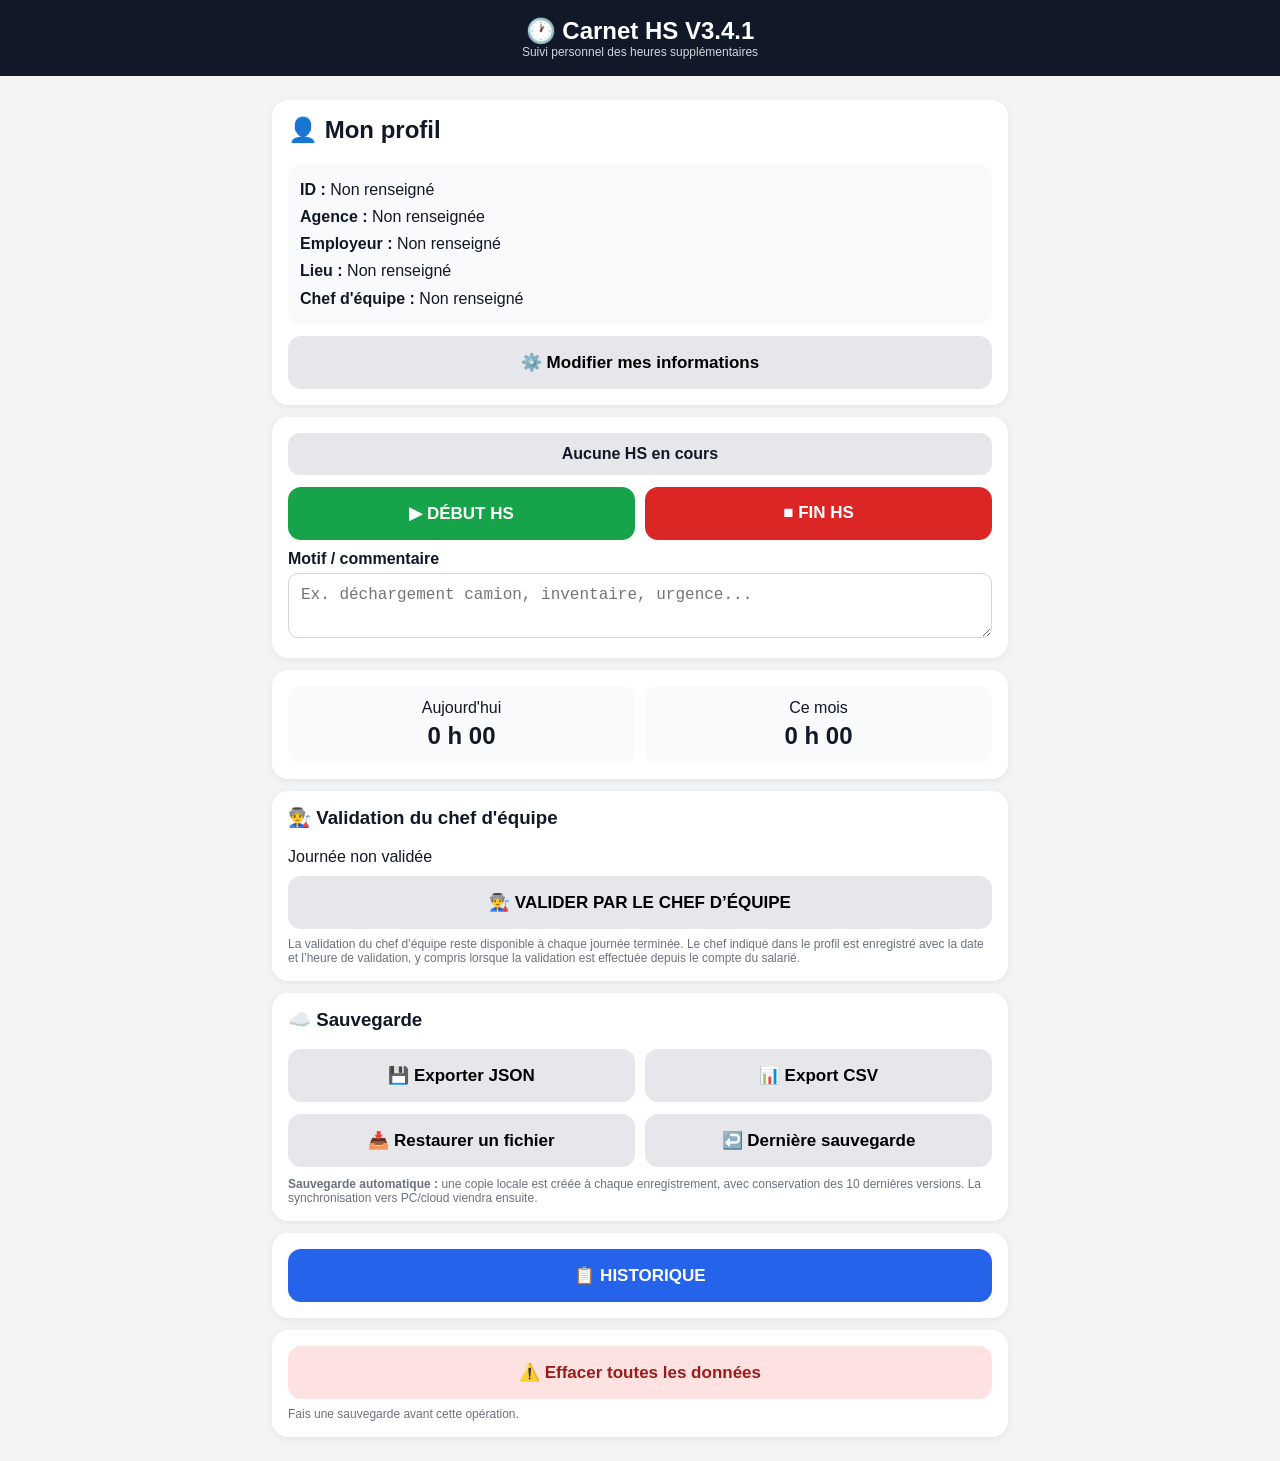
==== index.html @ a3612823 "DEV V3.4.1: ajouter les heures locales lisibles dans export JSON" ====
<!doctype html>
<html lang="fr">
<head>
<meta charset="utf-8">
<meta name="viewport" content="width=device-width,initial-scale=1,viewport-fit=cover">
<meta name="theme-color" content="#111827">
<link rel="manifest" href="manifest.json">
<title>Carnet HS V3.4.1</title>
<style>
*{box-sizing:border-box}body{margin:0;font-family:Arial,sans-serif;background:#f3f4f6;color:#111827}
header{background:#111827;color:#fff;padding:17px 14px;text-align:center;position:sticky;top:0;z-index:3}
h1{margin:0;font-size:24px}main{max-width:760px;margin:auto;padding:12px}
.card{background:#fff;border-radius:16px;padding:16px;margin:12px 0;box-shadow:0 2px 8px #0001}
h2,h3{margin-top:0}.grid{display:grid;grid-template-columns:1fr 1fr;gap:10px}
label{display:block;font-weight:700;margin:10px 0 5px}input,textarea{width:100%;padding:12px;border:1px solid #d1d5db;border-radius:10px;font-size:16px}
textarea{min-height:65px}.status{text-align:center;padding:12px;border-radius:12px;background:#e5e7eb;font-weight:700}
.buttons{display:grid;grid-template-columns:1fr 1fr;gap:10px;margin-top:12px}button{border:0;border-radius:13px;padding:16px;font-size:17px;font-weight:700;cursor:pointer}
.start{background:#16a34a;color:#fff}.stop{background:#dc2626;color:#fff}.secondary{background:#e5e7eb}.blue{background:#2563eb;color:#fff}.danger{background:#fee2e2;color:#991b1b}
.stat{background:#f9fafb;border-radius:12px;padding:13px;text-align:center}.stat b{display:block;font-size:24px;margin-top:5px}
table{width:100%;border-collapse:collapse;font-size:13px}th,td{padding:8px;border-bottom:1px solid #e5e7eb;text-align:left;vertical-align:top}
.small{font-size:12px;color:#6b7280}.ok{color:#15803d;font-weight:700}.warn{color:#b45309;font-weight:700}
.profile{background:#f9fafb;border-radius:12px;padding:12px;line-height:1.7}.tag{display:inline-block;padding:5px 8px;border-radius:8px;background:#eef2ff;margin:2px;font-size:12px}
.hidden{display:none}@media(max-width:560px){.grid{grid-template-columns:1fr}}
</style>
</head>
<body>
<header><h1>🕐 Carnet HS V3.4.1</h1><div class="small" style="color:#d1d5db">Suivi personnel des heures supplémentaires</div></header>
<main>

<div class="card">
<h2>👤 Mon profil</h2>
<div id="profileView" class="profile"></div>
<button class="secondary" style="width:100%;margin-top:12px" onclick="editProfile()">⚙️ Modifier mes informations</button>
</div>

<div id="profileEditor" class="card hidden">
<h2>🪪 Identification</h2>
<div class="grid">
<div><label>ID salarié</label><input id="userId" placeholder="Votre identifiant"></div>
<div><label>Agence d'intérim</label><input id="agency" placeholder="Nom de l'agence"></div>
<div><label>Employeur</label><input id="employer" placeholder="Entreprise"></div>
<div><label>Lieu de travail</label><input id="workplace" placeholder="Site / établissement"></div>
</div>
<label>Chef d'équipe</label><input id="manager" placeholder="Nom et prénom">
<div class="buttons">
<button class="blue" onclick="saveProfile()">💾 Enregistrer</button>
<button class="secondary" onclick="cancelProfile()">Annuler</button>
</div>
<div class="small">Ces informations sont mémorisées sur le téléphone. Une modification n'altère pas les informations déjà enregistrées avec les anciennes HS.</div>
</div>

<div class="card">
<div id="status" class="status">Aucune HS en cours</div>
<div class="buttons">
<button class="start" onclick="startHS()">▶ DÉBUT HS</button>
<button class="stop" onclick="stopHS()">■ FIN HS</button>
</div>
<label>Motif / commentaire</label>
<textarea id="note" placeholder="Ex. déchargement camion, inventaire, urgence..."></textarea>
</div>

<div class="card">
<div class="grid">
<div class="stat">Aujourd'hui<b id="dayTotal">0 h 00</b></div>
<div class="stat">Ce mois<b id="monthTotal">0 h 00</b></div>
</div>
</div>

<div class="card">
<h3>👨‍🏭 Validation du chef d'équipe</h3>
<div id="validation">Journée non validée</div>
<button class="secondary" style="width:100%;margin-top:10px" onclick="validateDay()">👨‍🏭 VALIDER PAR LE CHEF D’ÉQUIPE</button><div class="small" style="margin-top:8px">La validation du chef d’équipe reste disponible à chaque journée terminée. Le chef indiqué dans le profil est enregistré avec la date et l’heure de validation, y compris lorsque la validation est effectuée depuis le compte du salarié.</div>
</div>

<div class="card">
<h3>☁️ Sauvegarde</h3>
<div id="backupStatus" class="small"></div>
<div class="buttons">
<button class="secondary" onclick="exportJSON()">💾 Exporter JSON</button>
<button class="secondary" onclick="exportCSV()">📊 Export CSV</button>
</div>
<div class="buttons">
<button class="secondary" onclick="document.getElementById('importFile').click()">📥 Restaurer un fichier</button>
<button class="secondary" onclick="restoreBackup()">↩️ Dernière sauvegarde</button>
</div>
<input id="importFile" type="file" accept="application/json,.json" style="display:none" onchange="importJSONFile(this)">
<div class="small" style="margin-top:10px"><b>Sauvegarde automatique :</b> une copie locale est créée à chaque enregistrement, avec conservation des 10 dernières versions. La synchronisation vers PC/cloud viendra ensuite.</div>
</div>

<div class="card">
<button class="blue" style="width:100%" onclick="toggleHistory()">📋 HISTORIQUE</button>
<div id="historyPanel" class="hidden" style="margin-top:12px">
<div class="buttons">
<button class="secondary" onclick="setHistoryFilter('day')">📅 Jour</button>
<button class="secondary" onclick="setHistoryFilter('week')">📆 Semaine</button>
<button class="secondary" onclick="setHistoryFilter('month')">🗓️ Mois</button>
<button class="secondary" onclick="setHistoryFilter('all')">📊 Tout</button>
</div>
<div class="grid" style="margin-top:10px">
<div class="stat">Période<b id="historyPeriod">—</b></div>
<div class="stat">Total<b id="historyTotal">0 h 00</b></div>
</div>
<div class="small" id="historySummary" style="margin:10px 0"></div>
<div style="overflow-x:auto"><table><thead><tr><th>Date</th><th>Sem.</th><th>Début</th><th>Fin</th><th>Durée</th><th>Contexte</th></tr></thead>
<tbody id="history"></tbody></table></div>
</div>
</div>

<div class="card">
<button class="danger" style="width:100%" onclick="resetData()">⚠️ Effacer toutes les données</button>
<div class="small" style="margin-top:8px">Fais une sauvegarde avant cette opération.</div>
</div>
</main>

<script>
const KEY="carnetHS_v3_4";
const OLD_KEYS=["carnetHS_v3_3","carnetHS_v3_2"];
const BACKUP_KEY="carnetHS_auto_backups_v1";
const BACKUP_MAX=10;
const ACTIVE_KEY="carnetHS_active_v1";
let data;
try{
 const current=localStorage.getItem(KEY);
 const legacy=OLD_KEYS.map(k=>localStorage.getItem(k)).find(Boolean);
 data=JSON.parse(current||legacy||'{"profile":{"userId":"","agency":"","employer":"","workplace":"","manager":""},"entries":[],"validations":{},"audit":[]}');
 localStorage.setItem(KEY,JSON.stringify(data));
}catch(e){data={profile:{userId:"",agency:"",employer:"",workplace:"",manager:""},entries:[],validations:{},audit:[]}}
let active=null;
try{const savedActive=localStorage.getItem(ACTIVE_KEY);active=savedActive?JSON.parse(savedActive):null}catch(e){active=null}
let historyOpen=false;
let historyFilter="week";

function save(){localStorage.setItem(KEY,JSON.stringify(data));render();}
function val(id){return document.getElementById(id).value.trim()}
function setv(id,v){document.getElementById(id).value=v||""}
function profileOK(){return data.profile.userId&&data.profile.employer&&data.profile.manager}
function editProfile(){
 ["userId","agency","employer","workplace","manager"].forEach(k=>setv(k,data.profile[k]));
 document.getElementById("profileEditor").classList.remove("hidden");
}
function cancelProfile(){document.getElementById("profileEditor").classList.add("hidden")}
function saveProfile(){
 const p={userId:val("userId"),agency:val("agency"),employer:val("employer"),workplace:val("workplace"),manager:val("manager")};
 if(!p.userId||!p.employer||!p.manager){alert("Renseigne au minimum l'ID salarié, l'employeur et le chef d'équipe.");return}
 data.profile=p;
 data.audit.unshift({at:new Date().toISOString(),action:"Profil enregistré",profile:{...p}});
 document.getElementById("profileEditor").classList.add("hidden");
 save();
}
function startHS(){
 if(!profileOK()){alert("Configure d'abord ton profil.");editProfile();return}
 if(active){alert("Une HS est déjà en cours.");return}
 active={start:new Date().toISOString(),note:val("note"),profile:{...data.profile}};
 localStorage.setItem(ACTIVE_KEY,JSON.stringify(active));
 document.getElementById("note").value="";
 render();
}
function stopHS(){
 if(!active){alert("Aucune HS en cours.");return}
 const end=new Date();
 data.entries.unshift({start:active.start,end:end.toISOString(),note:active.note,profile:active.profile});
 data.audit.unshift({at:end.toISOString(),action:"Création HS",start:active.start,end:end.toISOString(),profile:active.profile});
 active=null;localStorage.removeItem(ACTIVE_KEY);save();
}
function localDateKey(d){return d.getFullYear()+"-"+String(d.getMonth()+1).padStart(2,"0")+"-"+String(d.getDate()).padStart(2,"0")}
function validateDay(){
 if(active){alert("Termine d'abord l'HS en cours.");return}
 if(!profileOK()){alert("Configure d'abord ton profil.");return}
 const today=localDateKey(new Date());
 if(data.validations[today]){alert("Cette journée est déjà validée.");return}
 const validatedAt=new Date().toISOString();
 data.validations[today]={validatedAt,manager:data.profile.manager,role:"Chef d’équipe"};
 data.audit.unshift({at:validatedAt,action:"Validation chef d’équipe",date:today,manager:data.profile.manager,role:"Chef d’équipe"});
 save();alert("Journée validée par le chef d’équipe : "+data.profile.manager+".");
}
function fmtDate(d){return new Intl.DateTimeFormat("fr-FR",{dateStyle:"short"}).format(d)}
function fmtTime(d){return new Intl.DateTimeFormat("fr-FR",{hour:"2-digit",minute:"2-digit",second:"2-digit"}).format(d)}
function duration(ms){let m=Math.max(0,Math.round(ms/60000));return `${Math.floor(m/60)} h ${String(m%60).padStart(2,"0")}`}
function isoWeek(d){const x=new Date(Date.UTC(d.getFullYear(),d.getMonth(),d.getDate()));const day=x.getUTCDay()||7;x.setUTCDate(x.getUTCDate()+4-day);const y=new Date(Date.UTC(x.getUTCFullYear(),0,1));return Math.ceil((((x-y)/86400000)+1)/7)}
function weekYear(d){const x=new Date(Date.UTC(d.getFullYear(),d.getMonth(),d.getDate()));const day=x.getUTCDay()||7;x.setUTCDate(x.getUTCDate()+4-day);return x.getUTCFullYear()}
function weekKey(d){return weekYear(d)+"-W"+String(isoWeek(d)).padStart(2,"0")}
function entryDuration(e){return Math.max(0,new Date(e.end)-new Date(e.start))}
function totals(){const now=new Date(),day=localDateKey(now),month=day.slice(0,7),wk=weekKey(now);let d=0,w=0,m=0;data.entries.forEach(e=>{let ms=entryDuration(e),ds=localDateKey(new Date(e.start));if(ds===day)d+=ms;if(weekKey(new Date(e.start))===wk)w+=ms;if(ds.slice(0,7)===month)m+=ms});return[d,w,m]}
function escapeHtml(s){return String(s).replace(/[&<>"']/g,c=>({"&":"&amp;","<":"&lt;",">":"&gt;",'"':"&quot;","'":"&#039;"}[c]))}
function toggleHistory(){historyOpen=!historyOpen;document.getElementById("historyPanel").classList.toggle("hidden",!historyOpen);if(historyOpen)renderHistory()}
function setHistoryFilter(f){historyFilter=f;renderHistory()}
function renderHistory(){
 const panel=document.getElementById("historyPanel");if(!panel)return;
 const now=new Date(),today=localDateKey(now),wk=weekKey(now),month=today.slice(0,7);
 let rows=data.entries.slice().sort((a,b)=>new Date(b.start)-new Date(a.start));
 if(historyFilter==='day')rows=rows.filter(e=>localDateKey(new Date(e.start))===today);
 if(historyFilter==='week')rows=rows.filter(e=>weekKey(new Date(e.start))===wk);
 if(historyFilter==='month')rows=rows.filter(e=>localDateKey(new Date(e.start)).slice(0,7)===month);
 let total=rows.reduce((a,e)=>a+entryDuration(e),0);
 const labels={day:"Aujourd'hui",week:`Semaine ${isoWeek(now)} (${weekYear(now)})`,month:"Mois en cours",all:"Toutes les HS"};
 document.getElementById("historyPeriod").textContent=labels[historyFilter];
 document.getElementById("historyTotal").textContent=duration(total);
 document.getElementById("historySummary").textContent=`${rows.length} période(s) d'HS — Semaine actuelle : S${isoWeek(now)} — Total semaine : ${duration(data.entries.filter(e=>weekKey(new Date(e.start))===wk).reduce((a,e)=>a+entryDuration(e),0))}`;
 document.getElementById("history").innerHTML=rows.map(e=>{const q=e.profile||data.profile;const d=new Date(e.start);return `<tr><td>${fmtDate(d)}</td><td>S${isoWeek(d)}</td><td>${fmtTime(d)}</td><td>${fmtTime(new Date(e.end))}</td><td><b>${duration(entryDuration(e))}</b></td><td>${escapeHtml(e.note||"")}<br><span class="tag">${escapeHtml(q.agency||"")}</span><span class="tag">${escapeHtml(q.employer||"")}</span><span class="tag">${escapeHtml(q.workplace||"")}</span><br><span class="small">Chef : ${escapeHtml(q.manager||"")}</span></td></tr>`}).join("") || `<tr><td colspan="6" class="small">Aucune heure supplémentaire sur cette période.</td></tr>`;
}
function render(){
 const p=data.profile;
 document.getElementById("profileView").innerHTML=`<b>ID :</b> ${escapeHtml(p.userId||"Non renseigné")}<br><b>Agence :</b> ${escapeHtml(p.agency||"Non renseignée")}<br><b>Employeur :</b> ${escapeHtml(p.employer||"Non renseigné")}<br><b>Lieu :</b> ${escapeHtml(p.workplace||"Non renseigné")}<br><b>Chef d'équipe :</b> ${escapeHtml(p.manager||"Non renseigné")}`;
 document.getElementById("status").textContent=active?`HS EN COURS depuis ${fmtTime(new Date(active.start))}`:"Aucune HS en cours";
 const [d,w,m]=totals();document.getElementById("dayTotal").textContent=duration(d);document.getElementById("monthTotal").textContent=duration(m);
 const today=localDateKey(new Date()),v=data.validations[today];
 document.getElementById("validation").innerHTML=v?`<span class="ok">🔒 Journée validée</span><br>Chef : <b>${escapeHtml(v.manager)}</b><br><span class="small">${fmtDate(new Date(v.validatedAt))} à ${fmtTime(new Date(v.validatedAt))}</span>`:"Journée non validée";
 const lb=latestBackup();
 document.getElementById("backupStatus").innerHTML=lb?`<span class="ok">🟢 Sauvegarde automatique active</span> — dernière copie : ${fmtDate(new Date(lb.savedAt))} à ${fmtTime(new Date(lb.savedAt))} — ${JSON.parse(localStorage.getItem(BACKUP_KEY)||"[]").length} version(s) conservée(s).`:'<span class="warn">🟠 Aucune sauvegarde automatique encore créée</span>';
 if(historyOpen)renderHistory();
}
function exportJSON(){
 const out={...data,exported_at:new Date().toISOString(),exported_at_local:new Intl.DateTimeFormat("fr-FR",{dateStyle:"full",timeStyle:"medium"}).format(new Date())};
 out.entries=(data.entries||[]).map(e=>({...e,start_local:new Intl.DateTimeFormat("fr-FR",{dateStyle:"short",timeStyle:"medium"}).format(new Date(e.start)),end_local:new Intl.DateTimeFormat("fr-FR",{dateStyle:"short",timeStyle:"medium"}).format(new Date(e.end))}));
 out.audit=(data.audit||[]).map(a=>({...a,at_local:a.at?new Intl.DateTimeFormat("fr-FR",{dateStyle:"short",timeStyle:"medium"}).format(new Date(a.at)):undefined}));
 download("carnet_HS_sauvegarde.json",new Blob([JSON.stringify(out,null,2)],{type:"application/json"}))
}
function exportCSV(){let csv="ID salarié;Agence;Employeur;Lieu;Chef d'équipe;Date;Début;Fin;Durée;Motif\n";data.entries.slice().reverse().forEach(e=>{let p=e.profile||data.profile;csv+=`"${p.userId}";"${p.agency}";"${p.employer}";"${p.workplace}";"${p.manager}";"${fmtDate(new Date(e.start))}";"${fmtTime(new Date(e.start))}";"${fmtTime(new Date(e.end))}";"${duration(new Date(e.end)-new Date(e.start))}";"${(e.note||"").replaceAll('"','""')}"\n`});download("carnet_HS.csv",new Blob(["\ufeff"+csv],{type:"text/csv;charset=utf-8"}))}
function download(name,blob){const a=document.createElement("a");a.href=URL.createObjectURL(blob);a.download=name;a.click();setTimeout(()=>URL.revokeObjectURL(a.href),1000)}
function resetData(){
 if(confirm("Effacer TOUTES les données ? Une sauvegarde automatique sera conservée avant l'effacement.")){
  autoBackup();
  localStorage.removeItem(KEY);
  data={profile:{userId:"",agency:"",employer:"",workplace:"",manager:""},entries:[],validations:{},audit:[]};
  active=null;render();
 }
}
window.addEventListener("online",render);window.addEventListener("offline",render);
window.addEventListener("pagehide",()=>{if(active)localStorage.setItem(ACTIVE_KEY,JSON.stringify(active));});
render();
</script>
</body>
</html>
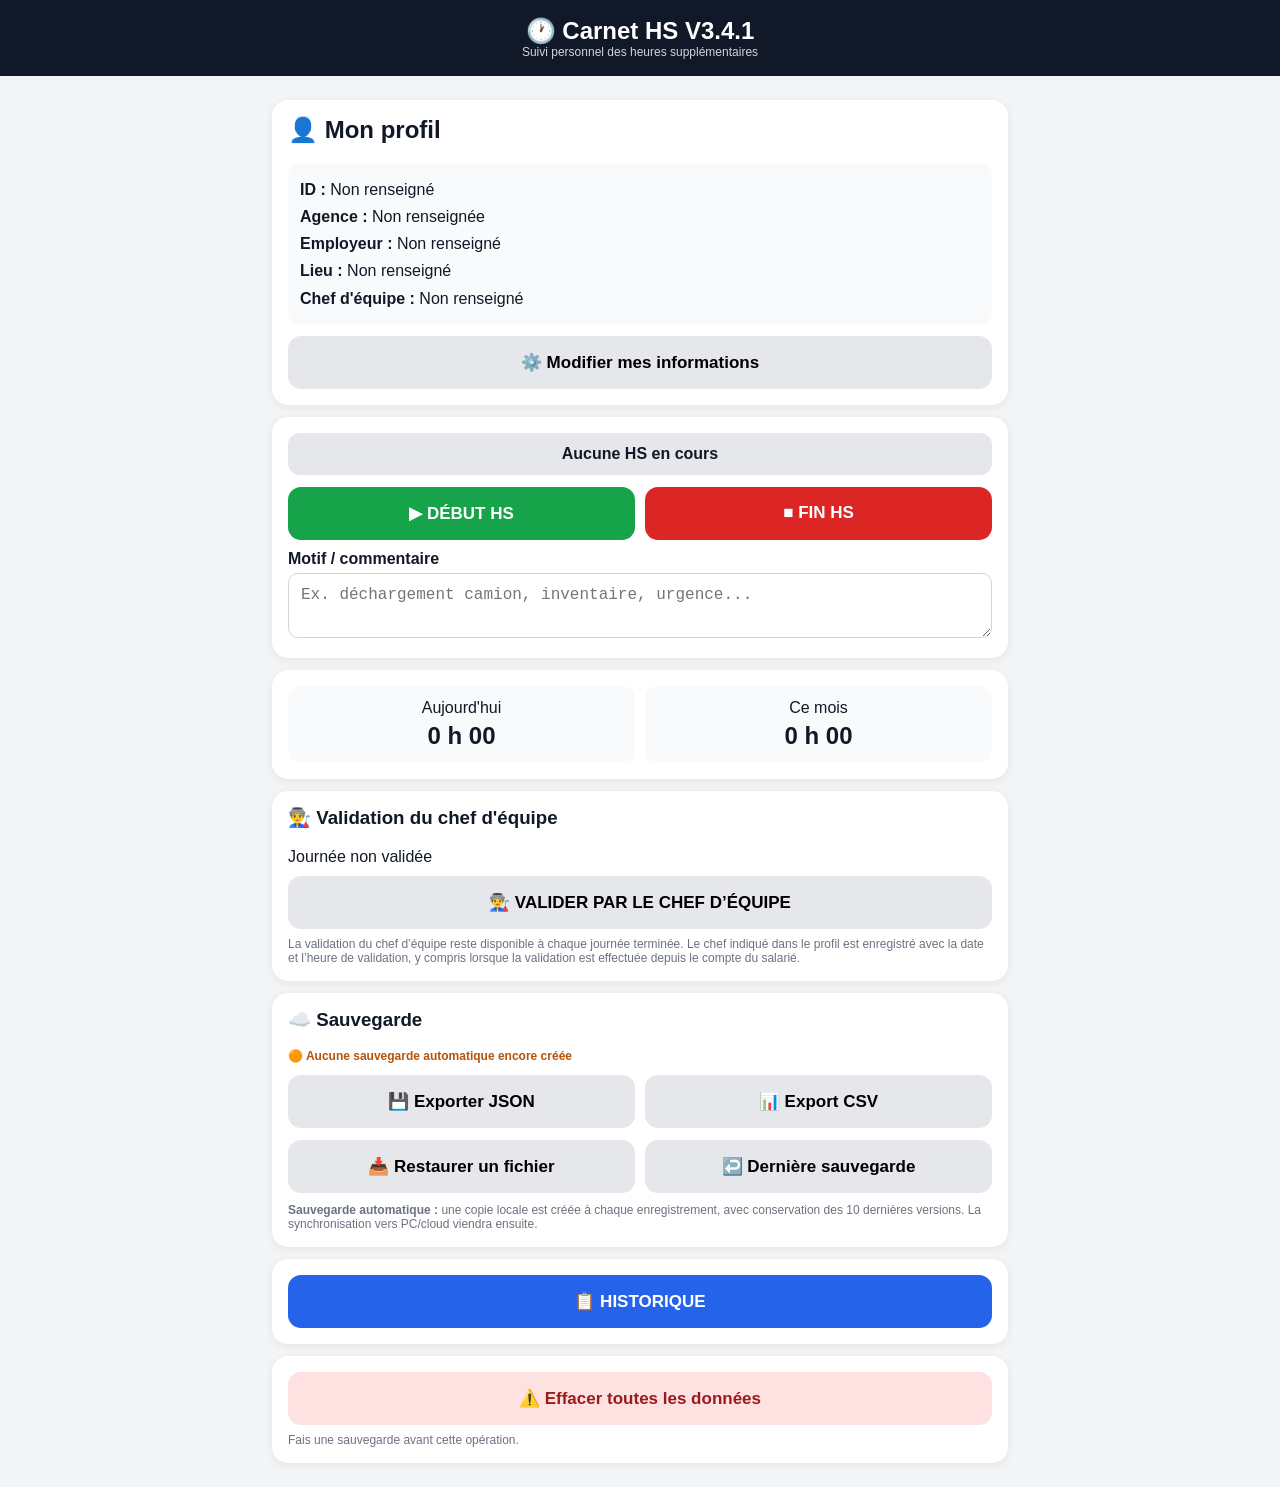
==== commit 232fef7b: "Fix clear-all data action and automatic backup helpers" ====
--- a/index.html
+++ b/index.html
@@ -130,7 +130,20 @@
 let historyOpen=false;
 let historyFilter="week";
 
-function save(){localStorage.setItem(KEY,JSON.stringify(data));render();}
+function latestBackup(){
+ try{
+  const backups=JSON.parse(localStorage.getItem(BACKUP_KEY)||"[]");
+  return backups.length?backups[0]:null;
+ }catch(e){return null}
+}
+function autoBackup(){
+ try{
+  const backups=JSON.parse(localStorage.getItem(BACKUP_KEY)||"[]");
+  backups.unshift({savedAt:new Date().toISOString(),data:JSON.parse(JSON.stringify(data))});
+  localStorage.setItem(BACKUP_KEY,JSON.stringify(backups.slice(0,BACKUP_MAX)));
+ }catch(e){console.error("Sauvegarde automatique impossible :",e)}
+}
+function save(){autoBackup();localStorage.setItem(KEY,JSON.stringify(data));render();}
 function val(id){return document.getElementById(id).value.trim()}
 function setv(id,v){document.getElementById(id).value=v||""}
 function profileOK(){return data.profile.userId&&data.profile.employer&&data.profile.manager}
@@ -218,12 +231,20 @@
 function exportCSV(){let csv="ID salarié;Agence;Employeur;Lieu;Chef d'équipe;Date;Début;Fin;Durée;Motif\n";data.entries.slice().reverse().forEach(e=>{let p=e.profile||data.profile;csv+=`"${p.userId}";"${p.agency}";"${p.employer}";"${p.workplace}";"${p.manager}";"${fmtDate(new Date(e.start))}";"${fmtTime(new Date(e.start))}";"${fmtTime(new Date(e.end))}";"${duration(new Date(e.end)-new Date(e.start))}";"${(e.note||"").replaceAll('"','""')}"\n`});download("carnet_HS.csv",new Blob(["\ufeff"+csv],{type:"text/csv;charset=utf-8"}))}
 function download(name,blob){const a=document.createElement("a");a.href=URL.createObjectURL(blob);a.download=name;a.click();setTimeout(()=>URL.revokeObjectURL(a.href),1000)}
 function resetData(){
- if(confirm("Effacer TOUTES les données ? Une sauvegarde automatique sera conservée avant l'effacement.")){
-  autoBackup();
-  localStorage.removeItem(KEY);
-  data={profile:{userId:"",agency:"",employer:"",workplace:"",manager:""},entries:[],validations:{},audit:[]};
-  active=null;render();
- }
+ if(!confirm("Effacer TOUTES les données ? Une sauvegarde automatique sera conservée avant l'effacement."))return;
+ autoBackup();
+ const emptyData={profile:{userId:"",agency:"",employer:"",workplace:"",manager:""},entries:[],validations:{},audit:[]};
+ data=emptyData;
+ active=null;
+ historyOpen=false;
+ OLD_KEYS.forEach(k=>localStorage.removeItem(k));
+ localStorage.removeItem(ACTIVE_KEY);
+ localStorage.setItem(KEY,JSON.stringify(data));
+ document.getElementById("note").value="";
+ document.getElementById("profileEditor").classList.add("hidden");
+ document.getElementById("historyPanel").classList.add("hidden");
+ ["userId","agency","employer","workplace","manager"].forEach(k=>setv(k,""));
+ render();
 }
 window.addEventListener("online",render);window.addEventListener("offline",render);
 window.addEventListener("pagehide",()=>{if(active)localStorage.setItem(ACTIVE_KEY,JSON.stringify(active));});
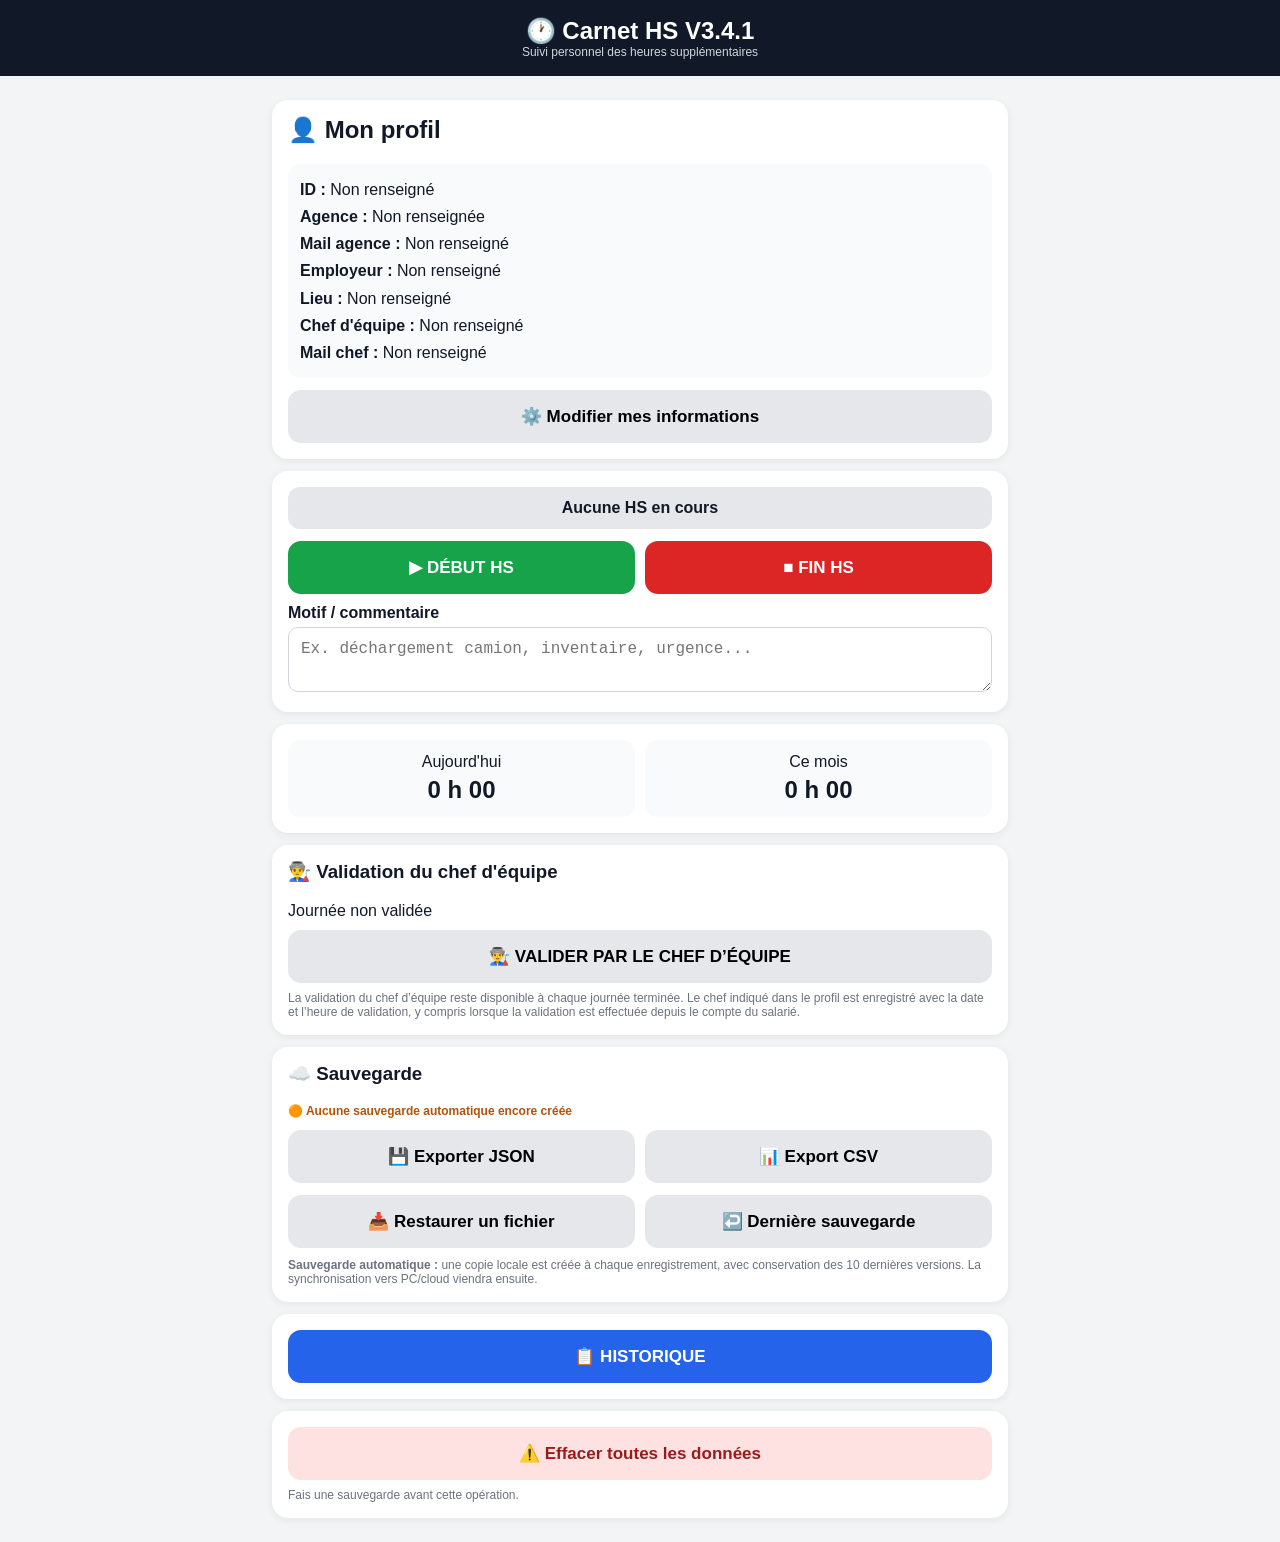
==== commit 07de6d75: "Ajout des emails de contact et suggestions de missions dans le profil" ====
--- a/index.html
+++ b/index.html
@@ -38,10 +38,15 @@
 <div class="grid">
 <div><label>ID salarié</label><input id="userId" placeholder="Votre identifiant"></div>
 <div><label>Agence d'intérim</label><input id="agency" placeholder="Nom de l'agence"></div>
-<div><label>Employeur</label><input id="employer" placeholder="Entreprise"></div>
-<div><label>Lieu de travail</label><input id="workplace" placeholder="Site / établissement"></div>
-</div>
-<label>Chef d'équipe</label><input id="manager" placeholder="Nom et prénom">
+<div><label>Employeur</label><input id="employer" list="employerOptions" placeholder="Entreprise"><datalist id="employerOptions"></datalist></div>
+<div><label>Lieu de travail</label><input id="workplace" list="workplaceOptions" placeholder="Site / établissement"><datalist id="workplaceOptions"></datalist></div>
+</div>
+<label>Chef d'équipe</label><input id="manager" list="managerOptions" placeholder="Nom et prénom"><datalist id="managerOptions"></datalist>
+<div class="grid">
+<div><label>Mail du chef d'équipe</label><input id="managerEmail" type="email" autocomplete="email" placeholder="chef@entreprise.fr"></div>
+<div><label>Mail de l'agence d'intérim</label><input id="agencyEmail" type="email" autocomplete="email" placeholder="agence@interim.fr"></div>
+</div>
+<div class="small">Les suggestions reprennent les informations déjà utilisées dans tes missions précédentes. Tu peux toujours saisir une nouvelle valeur.</div>
 <div class="buttons">
 <button class="blue" onclick="saveProfile()">💾 Enregistrer</button>
 <button class="secondary" onclick="cancelProfile()">Annuler</button>
@@ -122,9 +127,12 @@
 try{
  const current=localStorage.getItem(KEY);
  const legacy=OLD_KEYS.map(k=>localStorage.getItem(k)).find(Boolean);
- data=JSON.parse(current||legacy||'{"profile":{"userId":"","agency":"","employer":"","workplace":"","manager":""},"entries":[],"validations":{},"audit":[]}');
+ data=JSON.parse(current||legacy||'{"profile":{"userId":"","agency":"","employer":"","workplace":"","manager":"","managerEmail":"","agencyEmail":""},"entries":[],"validations":{},"audit":[]}');
+ data.profile=data.profile||{};
+ data.profile.managerEmail=data.profile.managerEmail||"";
+ data.profile.agencyEmail=data.profile.agencyEmail||"";
  localStorage.setItem(KEY,JSON.stringify(data));
-}catch(e){data={profile:{userId:"",agency:"",employer:"",workplace:"",manager:""},entries:[],validations:{},audit:[]}}
+}catch(e){data={profile:{userId:"",agency:"",employer:"",workplace:"",manager:"",managerEmail:"",agencyEmail:""},entries:[],validations:{},audit:[]}}
 let active=null;
 try{const savedActive=localStorage.getItem(ACTIVE_KEY);active=savedActive?JSON.parse(savedActive):null}catch(e){active=null}
 let historyOpen=false;
@@ -147,13 +155,23 @@
 function val(id){return document.getElementById(id).value.trim()}
 function setv(id,v){document.getElementById(id).value=v||""}
 function profileOK(){return data.profile.userId&&data.profile.employer&&data.profile.manager}
+function profileSuggestions(field){
+ const values=[data.profile&&data.profile[field],...(data.entries||[]).map(e=>e.profile&&e.profile[field]),...(data.audit||[]).map(a=>a.profile&&a.profile[field])];
+ return [...new Set(values.map(v=>String(v||"").trim()).filter(Boolean))].sort((a,b)=>a.localeCompare(b,"fr"));
+}
+function renderProfileSuggestions(){
+ [["employer","employerOptions"],["workplace","workplaceOptions"],["manager","managerOptions"]].forEach(([field,id])=>{
+  document.getElementById(id).innerHTML=profileSuggestions(field).map(v=>'<option value="'+escapeHtml(v)+'"></option>').join("");
+ });
+}
 function editProfile(){
- ["userId","agency","employer","workplace","manager"].forEach(k=>setv(k,data.profile[k]));
+ ["userId","agency","employer","workplace","manager","managerEmail","agencyEmail"].forEach(k=>setv(k,data.profile[k]));
+ renderProfileSuggestions();
  document.getElementById("profileEditor").classList.remove("hidden");
 }
 function cancelProfile(){document.getElementById("profileEditor").classList.add("hidden")}
 function saveProfile(){
- const p={userId:val("userId"),agency:val("agency"),employer:val("employer"),workplace:val("workplace"),manager:val("manager")};
+ const p={userId:val("userId"),agency:val("agency"),employer:val("employer"),workplace:val("workplace"),manager:val("manager"),managerEmail:val("managerEmail"),agencyEmail:val("agencyEmail")};
  if(!p.userId||!p.employer||!p.manager){alert("Renseigne au minimum l'ID salarié, l'employeur et le chef d'équipe.");return}
  data.profile=p;
  data.audit.unshift({at:new Date().toISOString(),action:"Profil enregistré",profile:{...p}});
@@ -213,7 +231,7 @@
 }
 function render(){
  const p=data.profile;
- document.getElementById("profileView").innerHTML=`<b>ID :</b> ${escapeHtml(p.userId||"Non renseigné")}<br><b>Agence :</b> ${escapeHtml(p.agency||"Non renseignée")}<br><b>Employeur :</b> ${escapeHtml(p.employer||"Non renseigné")}<br><b>Lieu :</b> ${escapeHtml(p.workplace||"Non renseigné")}<br><b>Chef d'équipe :</b> ${escapeHtml(p.manager||"Non renseigné")}`;
+ document.getElementById("profileView").innerHTML=`<b>ID :</b> ${escapeHtml(p.userId||"Non renseigné")}<br><b>Agence :</b> ${escapeHtml(p.agency||"Non renseignée")}<br><b>Mail agence :</b> ${escapeHtml(p.agencyEmail||"Non renseigné")}<br><b>Employeur :</b> ${escapeHtml(p.employer||"Non renseigné")}<br><b>Lieu :</b> ${escapeHtml(p.workplace||"Non renseigné")}<br><b>Chef d'équipe :</b> ${escapeHtml(p.manager||"Non renseigné")}<br><b>Mail chef :</b> ${escapeHtml(p.managerEmail||"Non renseigné")}`;
  document.getElementById("status").textContent=active?`HS EN COURS depuis ${fmtTime(new Date(active.start))}`:"Aucune HS en cours";
  const [d,w,m]=totals();document.getElementById("dayTotal").textContent=duration(d);document.getElementById("monthTotal").textContent=duration(m);
  const today=localDateKey(new Date()),v=data.validations[today];
@@ -222,11 +240,85 @@
  document.getElementById("backupStatus").innerHTML=lb?`<span class="ok">🟢 Sauvegarde automatique active</span> — dernière copie : ${fmtDate(new Date(lb.savedAt))} à ${fmtTime(new Date(lb.savedAt))} — ${JSON.parse(localStorage.getItem(BACKUP_KEY)||"[]").length} version(s) conservée(s).`:'<span class="warn">🟠 Aucune sauvegarde automatique encore créée</span>';
  if(historyOpen)renderHistory();
 }
-function exportJSON(){
- const out={...data,exported_at:new Date().toISOString(),exported_at_local:new Intl.DateTimeFormat("fr-FR",{dateStyle:"full",timeStyle:"medium"}).format(new Date())};
+function restoreBackup(){
+ const backup=latestBackup();
+ if(!backup||!backup.data){alert("Aucune sauvegarde exploitable n'est disponible.");return}
+ if(!confirm("Restaurer la dernière sauvegarde ? Les données actuellement affichées seront remplacées."))return;
+ autoBackup();
+ try{
+  const restored=JSON.parse(JSON.stringify(backup.data));
+  if(!restored.profile||!Array.isArray(restored.entries)||!restored.validations||!Array.isArray(restored.audit)){
+   alert("La sauvegarde est incomplète ou invalide.");return;
+  }
+  data=restored;
+  localStorage.setItem(KEY,JSON.stringify(data));
+  active=null;
+  localStorage.removeItem(ACTIVE_KEY);
+  render();
+  if(historyOpen)renderHistory();
+  alert("Dernière sauvegarde restaurée.");
+ }catch(e){alert("Impossible de restaurer cette sauvegarde : "+e.message)}
+}
+function importJSONFile(input){
+ const file=input&&input.files&&input.files[0];
+ if(!file)return;
+ const reader=new FileReader();
+ reader.onload=function(){
+  try{
+   const imported=JSON.parse(String(reader.result||""));
+   if(!imported||typeof imported!=="object"||!imported.profile||!Array.isArray(imported.entries)||!imported.validations||typeof imported.validations!=="object"||!Array.isArray(imported.audit)){
+    alert("Fichier invalide : ce fichier ne semble pas être une sauvegarde Carnet HS.");return;
+   }
+   if(!confirm("Importer cette sauvegarde ? Les données actuellement affichées seront remplacées."))return;
+   autoBackup();
+   data={
+    profile:{userId:String(imported.profile.userId||""),agency:String(imported.profile.agency||""),employer:String(imported.profile.employer||""),workplace:String(imported.profile.workplace||""),manager:String(imported.profile.manager||"")},
+    entries:imported.entries,
+    validations:imported.validations,
+    audit:imported.audit
+   };
+   localStorage.setItem(KEY,JSON.stringify(data));
+   active=null;
+   localStorage.removeItem(ACTIVE_KEY);
+   render();
+   if(historyOpen)renderHistory();
+   alert("Sauvegarde importée avec succès.");
+  }catch(e){alert("Import impossible : le fichier JSON est invalide ou illisible.")}
+  finally{input.value=""}
+ };
+ reader.onerror=function(){alert("Impossible de lire le fichier sélectionné.");input.value=""};
+ reader.readAsText(file);
+}
+async function exportJSON(){
+ const now=new Date(),wk=weekKey(now);
+ const out={...data,exported_at:now.toISOString(),exported_at_local:new Intl.DateTimeFormat("fr-FR",{dateStyle:"full",timeStyle:"medium"}).format(now)};
  out.entries=(data.entries||[]).map(e=>({...e,start_local:new Intl.DateTimeFormat("fr-FR",{dateStyle:"short",timeStyle:"medium"}).format(new Date(e.start)),end_local:new Intl.DateTimeFormat("fr-FR",{dateStyle:"short",timeStyle:"medium"}).format(new Date(e.end))}));
  out.audit=(data.audit||[]).map(a=>({...a,at_local:a.at?new Intl.DateTimeFormat("fr-FR",{dateStyle:"short",timeStyle:"medium"}).format(new Date(a.at)):undefined}));
- download("carnet_HS_sauvegarde.json",new Blob([JSON.stringify(out,null,2)],{type:"application/json"}))
+ const blob=new Blob([JSON.stringify(out,null,2)],{type:"application/json"});
+ const stamp=now.getFullYear()+String(now.getMonth()+1).padStart(2,"0")+String(now.getDate()).padStart(2,"0")+"_"+String(now.getHours()).padStart(2,"0")+String(now.getMinutes()).padStart(2,"0")+String(now.getSeconds()).padStart(2,"0");
+ const filename="carnet_HS_"+wk+"_"+stamp+".json";
+ const organize=confirm("Souhaites-tu classer cette sauvegarde dans un dossier par semaine ISO ?\n\nOui : choisir un dossier de destination ; Carnet_HS puis "+wk+" seront créés dedans.\nNon : téléchargement classique.");
+ if(organize){
+  if(window.showDirectoryPicker){
+   try{
+    const root=await window.showDirectoryPicker({mode:"readwrite"});
+    const appFolder=await root.getDirectoryHandle("Carnet_HS",{create:true});
+    const weekFolder=await appFolder.getDirectoryHandle(wk,{create:true});
+    const fileHandle=await weekFolder.getFileHandle(filename,{create:true});
+    const writable=await fileHandle.createWritable();
+    await writable.write(blob);
+    await writable.close();
+    alert("Sauvegarde enregistrée dans Carnet_HS/"+wk+"/"+filename);
+    return;
+   }catch(e){
+    if(e&&e.name==="AbortError")return;
+    alert("La création du dossier n'a pas abouti dans ce navigateur. La sauvegarde sera proposée en téléchargement classique.");
+   }
+  }else{
+   alert("Ce navigateur ne permet pas la création de dossiers depuis Carnet HS. La sauvegarde sera proposée en téléchargement classique.");
+  }
+ }
+ download(filename,blob);
 }
 function exportCSV(){let csv="ID salarié;Agence;Employeur;Lieu;Chef d'équipe;Date;Début;Fin;Durée;Motif\n";data.entries.slice().reverse().forEach(e=>{let p=e.profile||data.profile;csv+=`"${p.userId}";"${p.agency}";"${p.employer}";"${p.workplace}";"${p.manager}";"${fmtDate(new Date(e.start))}";"${fmtTime(new Date(e.start))}";"${fmtTime(new Date(e.end))}";"${duration(new Date(e.end)-new Date(e.start))}";"${(e.note||"").replaceAll('"','""')}"\n`});download("carnet_HS.csv",new Blob(["\ufeff"+csv],{type:"text/csv;charset=utf-8"}))}
 function download(name,blob){const a=document.createElement("a");a.href=URL.createObjectURL(blob);a.download=name;a.click();setTimeout(()=>URL.revokeObjectURL(a.href),1000)}
@@ -248,6 +340,7 @@
 }
 window.addEventListener("online",render);window.addEventListener("offline",render);
 window.addEventListener("pagehide",()=>{if(active)localStorage.setItem(ACTIVE_KEY,JSON.stringify(active));});
+renderProfileSuggestions();
 render();
 </script>
 </body>
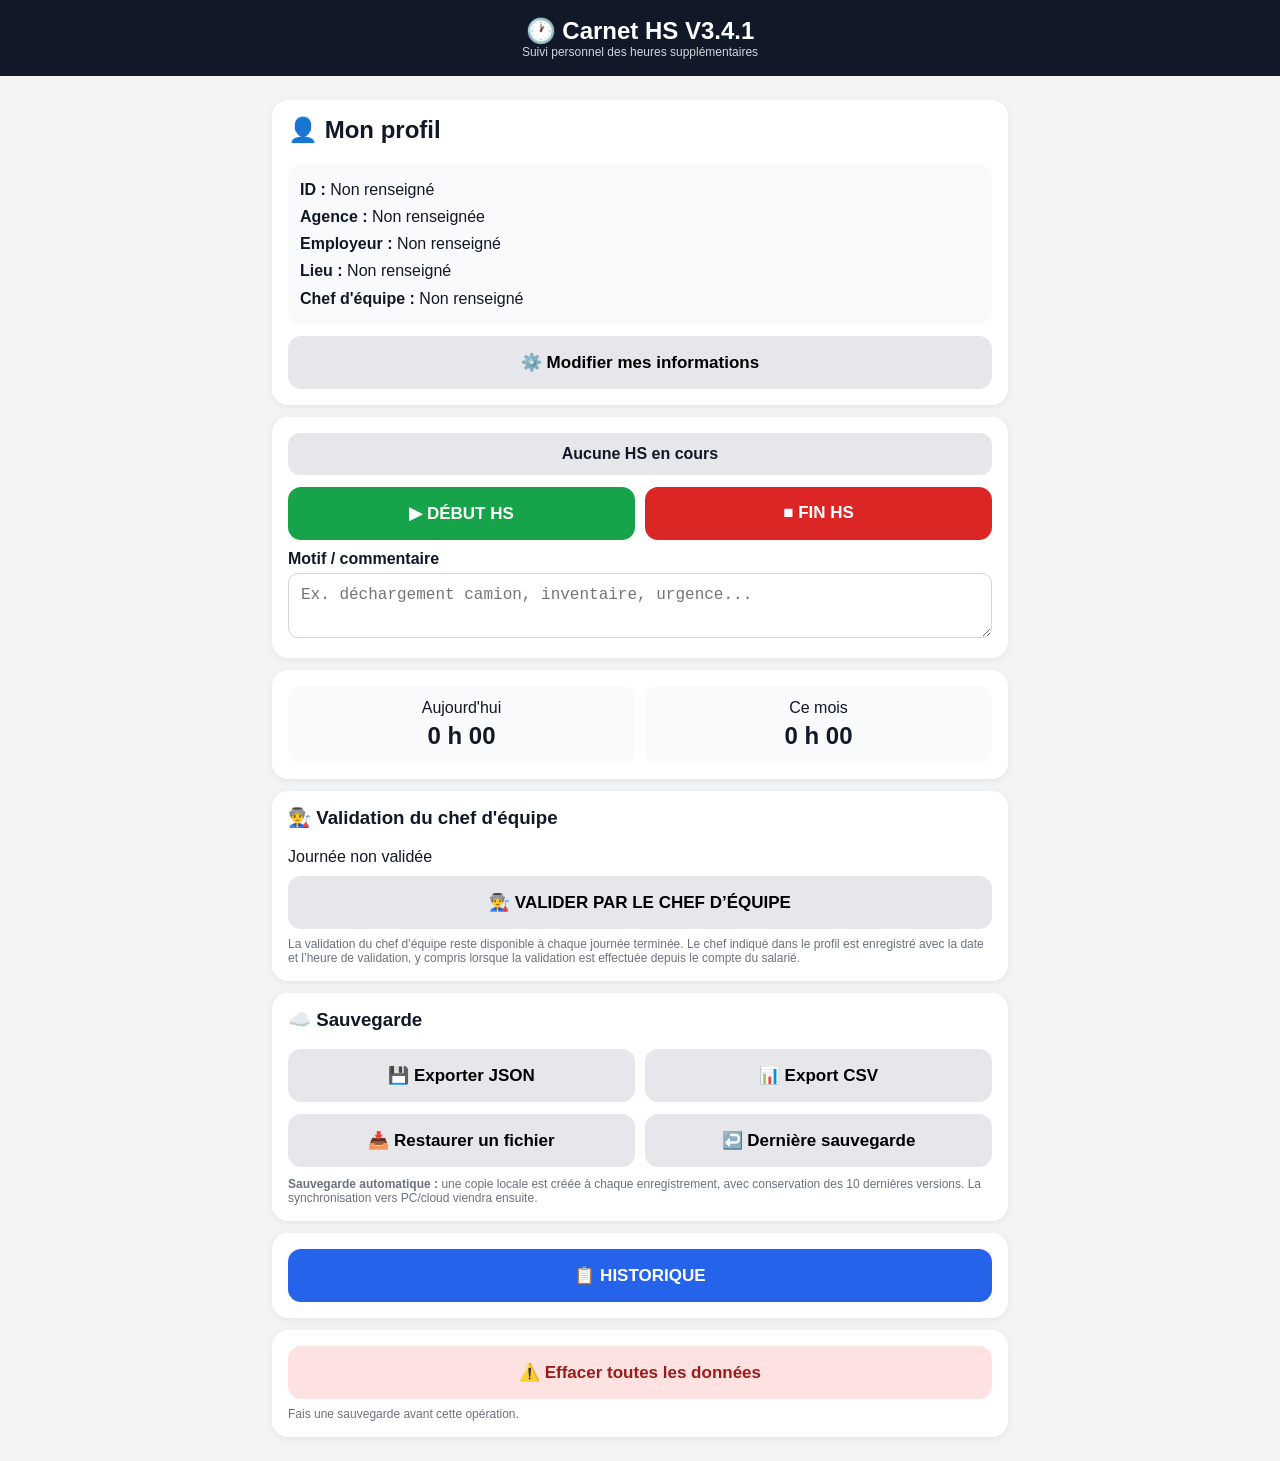
==== commit 833a8acf: "Affiche la fiche profil vierge à la première ouverture" ====
--- a/index.html
+++ b/index.html
@@ -38,15 +38,10 @@
 <div class="grid">
 <div><label>ID salarié</label><input id="userId" placeholder="Votre identifiant"></div>
 <div><label>Agence d'intérim</label><input id="agency" placeholder="Nom de l'agence"></div>
-<div><label>Employeur</label><input id="employer" list="employerOptions" placeholder="Entreprise"><datalist id="employerOptions"></datalist></div>
-<div><label>Lieu de travail</label><input id="workplace" list="workplaceOptions" placeholder="Site / établissement"><datalist id="workplaceOptions"></datalist></div>
-</div>
-<label>Chef d'équipe</label><input id="manager" list="managerOptions" placeholder="Nom et prénom"><datalist id="managerOptions"></datalist>
-<div class="grid">
-<div><label>Mail du chef d'équipe</label><input id="managerEmail" type="email" autocomplete="email" placeholder="chef@entreprise.fr"></div>
-<div><label>Mail de l'agence d'intérim</label><input id="agencyEmail" type="email" autocomplete="email" placeholder="agence@interim.fr"></div>
-</div>
-<div class="small">Les suggestions reprennent les informations déjà utilisées dans tes missions précédentes. Tu peux toujours saisir une nouvelle valeur.</div>
+<div><label>Employeur</label><input id="employer" placeholder="Entreprise"></div>
+<div><label>Lieu de travail</label><input id="workplace" placeholder="Site / établissement"></div>
+</div>
+<label>Chef d'équipe</label><input id="manager" placeholder="Nom et prénom">
 <div class="buttons">
 <button class="blue" onclick="saveProfile()">💾 Enregistrer</button>
 <button class="secondary" onclick="cancelProfile()">Annuler</button>
@@ -127,51 +122,25 @@
 try{
  const current=localStorage.getItem(KEY);
  const legacy=OLD_KEYS.map(k=>localStorage.getItem(k)).find(Boolean);
- data=JSON.parse(current||legacy||'{"profile":{"userId":"","agency":"","employer":"","workplace":"","manager":"","managerEmail":"","agencyEmail":""},"entries":[],"validations":{},"audit":[]}');
- data.profile=data.profile||{};
- data.profile.managerEmail=data.profile.managerEmail||"";
- data.profile.agencyEmail=data.profile.agencyEmail||"";
+ data=JSON.parse(current||legacy||'{"profile":{"userId":"","agency":"","employer":"","workplace":"","manager":""},"entries":[],"validations":{},"audit":[]}');
  localStorage.setItem(KEY,JSON.stringify(data));
-}catch(e){data={profile:{userId:"",agency:"",employer:"",workplace:"",manager:"",managerEmail:"",agencyEmail:""},entries:[],validations:{},audit:[]}}
+}catch(e){data={profile:{userId:"",agency:"",employer:"",workplace:"",manager:""},entries:[],validations:{},audit:[]}}
 let active=null;
 try{const savedActive=localStorage.getItem(ACTIVE_KEY);active=savedActive?JSON.parse(savedActive):null}catch(e){active=null}
 let historyOpen=false;
 let historyFilter="week";
 
-function latestBackup(){
- try{
-  const backups=JSON.parse(localStorage.getItem(BACKUP_KEY)||"[]");
-  return backups.length?backups[0]:null;
- }catch(e){return null}
-}
-function autoBackup(){
- try{
-  const backups=JSON.parse(localStorage.getItem(BACKUP_KEY)||"[]");
-  backups.unshift({savedAt:new Date().toISOString(),data:JSON.parse(JSON.stringify(data))});
-  localStorage.setItem(BACKUP_KEY,JSON.stringify(backups.slice(0,BACKUP_MAX)));
- }catch(e){console.error("Sauvegarde automatique impossible :",e)}
-}
-function save(){autoBackup();localStorage.setItem(KEY,JSON.stringify(data));render();}
+function save(){localStorage.setItem(KEY,JSON.stringify(data));render();}
 function val(id){return document.getElementById(id).value.trim()}
 function setv(id,v){document.getElementById(id).value=v||""}
 function profileOK(){return data.profile.userId&&data.profile.employer&&data.profile.manager}
-function profileSuggestions(field){
- const values=[data.profile&&data.profile[field],...(data.entries||[]).map(e=>e.profile&&e.profile[field]),...(data.audit||[]).map(a=>a.profile&&a.profile[field])];
- return [...new Set(values.map(v=>String(v||"").trim()).filter(Boolean))].sort((a,b)=>a.localeCompare(b,"fr"));
-}
-function renderProfileSuggestions(){
- [["employer","employerOptions"],["workplace","workplaceOptions"],["manager","managerOptions"]].forEach(([field,id])=>{
-  document.getElementById(id).innerHTML=profileSuggestions(field).map(v=>'<option value="'+escapeHtml(v)+'"></option>').join("");
- });
-}
 function editProfile(){
- ["userId","agency","employer","workplace","manager","managerEmail","agencyEmail"].forEach(k=>setv(k,data.profile[k]));
- renderProfileSuggestions();
+ ["userId","agency","employer","workplace","manager"].forEach(k=>setv(k,data.profile[k]));
  document.getElementById("profileEditor").classList.remove("hidden");
 }
 function cancelProfile(){document.getElementById("profileEditor").classList.add("hidden")}
 function saveProfile(){
- const p={userId:val("userId"),agency:val("agency"),employer:val("employer"),workplace:val("workplace"),manager:val("manager"),managerEmail:val("managerEmail"),agencyEmail:val("agencyEmail")};
+ const p={userId:val("userId"),agency:val("agency"),employer:val("employer"),workplace:val("workplace"),manager:val("manager")};
  if(!p.userId||!p.employer||!p.manager){alert("Renseigne au minimum l'ID salarié, l'employeur et le chef d'équipe.");return}
  data.profile=p;
  data.audit.unshift({at:new Date().toISOString(),action:"Profil enregistré",profile:{...p}});
@@ -231,7 +200,7 @@
 }
 function render(){
  const p=data.profile;
- document.getElementById("profileView").innerHTML=`<b>ID :</b> ${escapeHtml(p.userId||"Non renseigné")}<br><b>Agence :</b> ${escapeHtml(p.agency||"Non renseignée")}<br><b>Mail agence :</b> ${escapeHtml(p.agencyEmail||"Non renseigné")}<br><b>Employeur :</b> ${escapeHtml(p.employer||"Non renseigné")}<br><b>Lieu :</b> ${escapeHtml(p.workplace||"Non renseigné")}<br><b>Chef d'équipe :</b> ${escapeHtml(p.manager||"Non renseigné")}<br><b>Mail chef :</b> ${escapeHtml(p.managerEmail||"Non renseigné")}`;
+ document.getElementById("profileView").innerHTML=`<b>ID :</b> ${escapeHtml(p.userId||"Non renseigné")}<br><b>Agence :</b> ${escapeHtml(p.agency||"Non renseignée")}<br><b>Employeur :</b> ${escapeHtml(p.employer||"Non renseigné")}<br><b>Lieu :</b> ${escapeHtml(p.workplace||"Non renseigné")}<br><b>Chef d'équipe :</b> ${escapeHtml(p.manager||"Non renseigné")}`;
  document.getElementById("status").textContent=active?`HS EN COURS depuis ${fmtTime(new Date(active.start))}`:"Aucune HS en cours";
  const [d,w,m]=totals();document.getElementById("dayTotal").textContent=duration(d);document.getElementById("monthTotal").textContent=duration(m);
  const today=localDateKey(new Date()),v=data.validations[today];
@@ -240,108 +209,27 @@
  document.getElementById("backupStatus").innerHTML=lb?`<span class="ok">🟢 Sauvegarde automatique active</span> — dernière copie : ${fmtDate(new Date(lb.savedAt))} à ${fmtTime(new Date(lb.savedAt))} — ${JSON.parse(localStorage.getItem(BACKUP_KEY)||"[]").length} version(s) conservée(s).`:'<span class="warn">🟠 Aucune sauvegarde automatique encore créée</span>';
  if(historyOpen)renderHistory();
 }
-function restoreBackup(){
- const backup=latestBackup();
- if(!backup||!backup.data){alert("Aucune sauvegarde exploitable n'est disponible.");return}
- if(!confirm("Restaurer la dernière sauvegarde ? Les données actuellement affichées seront remplacées."))return;
- autoBackup();
- try{
-  const restored=JSON.parse(JSON.stringify(backup.data));
-  if(!restored.profile||!Array.isArray(restored.entries)||!restored.validations||!Array.isArray(restored.audit)){
-   alert("La sauvegarde est incomplète ou invalide.");return;
-  }
-  data=restored;
-  localStorage.setItem(KEY,JSON.stringify(data));
-  active=null;
-  localStorage.removeItem(ACTIVE_KEY);
-  render();
-  if(historyOpen)renderHistory();
-  alert("Dernière sauvegarde restaurée.");
- }catch(e){alert("Impossible de restaurer cette sauvegarde : "+e.message)}
-}
-function importJSONFile(input){
- const file=input&&input.files&&input.files[0];
- if(!file)return;
- const reader=new FileReader();
- reader.onload=function(){
-  try{
-   const imported=JSON.parse(String(reader.result||""));
-   if(!imported||typeof imported!=="object"||!imported.profile||!Array.isArray(imported.entries)||!imported.validations||typeof imported.validations!=="object"||!Array.isArray(imported.audit)){
-    alert("Fichier invalide : ce fichier ne semble pas être une sauvegarde Carnet HS.");return;
-   }
-   if(!confirm("Importer cette sauvegarde ? Les données actuellement affichées seront remplacées."))return;
-   autoBackup();
-   data={
-    profile:{userId:String(imported.profile.userId||""),agency:String(imported.profile.agency||""),employer:String(imported.profile.employer||""),workplace:String(imported.profile.workplace||""),manager:String(imported.profile.manager||"")},
-    entries:imported.entries,
-    validations:imported.validations,
-    audit:imported.audit
-   };
-   localStorage.setItem(KEY,JSON.stringify(data));
-   active=null;
-   localStorage.removeItem(ACTIVE_KEY);
-   render();
-   if(historyOpen)renderHistory();
-   alert("Sauvegarde importée avec succès.");
-  }catch(e){alert("Import impossible : le fichier JSON est invalide ou illisible.")}
-  finally{input.value=""}
- };
- reader.onerror=function(){alert("Impossible de lire le fichier sélectionné.");input.value=""};
- reader.readAsText(file);
-}
-async function exportJSON(){
- const now=new Date(),wk=weekKey(now);
- const out={...data,exported_at:now.toISOString(),exported_at_local:new Intl.DateTimeFormat("fr-FR",{dateStyle:"full",timeStyle:"medium"}).format(now)};
+function exportJSON(){
+ const out={...data,exported_at:new Date().toISOString(),exported_at_local:new Intl.DateTimeFormat("fr-FR",{dateStyle:"full",timeStyle:"medium"}).format(new Date())};
  out.entries=(data.entries||[]).map(e=>({...e,start_local:new Intl.DateTimeFormat("fr-FR",{dateStyle:"short",timeStyle:"medium"}).format(new Date(e.start)),end_local:new Intl.DateTimeFormat("fr-FR",{dateStyle:"short",timeStyle:"medium"}).format(new Date(e.end))}));
  out.audit=(data.audit||[]).map(a=>({...a,at_local:a.at?new Intl.DateTimeFormat("fr-FR",{dateStyle:"short",timeStyle:"medium"}).format(new Date(a.at)):undefined}));
- const blob=new Blob([JSON.stringify(out,null,2)],{type:"application/json"});
- const stamp=now.getFullYear()+String(now.getMonth()+1).padStart(2,"0")+String(now.getDate()).padStart(2,"0")+"_"+String(now.getHours()).padStart(2,"0")+String(now.getMinutes()).padStart(2,"0")+String(now.getSeconds()).padStart(2,"0");
- const filename="carnet_HS_"+wk+"_"+stamp+".json";
- const organize=confirm("Souhaites-tu classer cette sauvegarde dans un dossier par semaine ISO ?\n\nOui : choisir un dossier de destination ; Carnet_HS puis "+wk+" seront créés dedans.\nNon : téléchargement classique.");
- if(organize){
-  if(window.showDirectoryPicker){
-   try{
-    const root=await window.showDirectoryPicker({mode:"readwrite"});
-    const appFolder=await root.getDirectoryHandle("Carnet_HS",{create:true});
-    const weekFolder=await appFolder.getDirectoryHandle(wk,{create:true});
-    const fileHandle=await weekFolder.getFileHandle(filename,{create:true});
-    const writable=await fileHandle.createWritable();
-    await writable.write(blob);
-    await writable.close();
-    alert("Sauvegarde enregistrée dans Carnet_HS/"+wk+"/"+filename);
-    return;
-   }catch(e){
-    if(e&&e.name==="AbortError")return;
-    alert("La création du dossier n'a pas abouti dans ce navigateur. La sauvegarde sera proposée en téléchargement classique.");
-   }
-  }else{
-   alert("Ce navigateur ne permet pas la création de dossiers depuis Carnet HS. La sauvegarde sera proposée en téléchargement classique.");
-  }
- }
- download(filename,blob);
+ download("carnet_HS_sauvegarde.json",new Blob([JSON.stringify(out,null,2)],{type:"application/json"}))
 }
 function exportCSV(){let csv="ID salarié;Agence;Employeur;Lieu;Chef d'équipe;Date;Début;Fin;Durée;Motif\n";data.entries.slice().reverse().forEach(e=>{let p=e.profile||data.profile;csv+=`"${p.userId}";"${p.agency}";"${p.employer}";"${p.workplace}";"${p.manager}";"${fmtDate(new Date(e.start))}";"${fmtTime(new Date(e.start))}";"${fmtTime(new Date(e.end))}";"${duration(new Date(e.end)-new Date(e.start))}";"${(e.note||"").replaceAll('"','""')}"\n`});download("carnet_HS.csv",new Blob(["\ufeff"+csv],{type:"text/csv;charset=utf-8"}))}
 function download(name,blob){const a=document.createElement("a");a.href=URL.createObjectURL(blob);a.download=name;a.click();setTimeout(()=>URL.revokeObjectURL(a.href),1000)}
 function resetData(){
- if(!confirm("Effacer TOUTES les données ? Une sauvegarde automatique sera conservée avant l'effacement."))return;
- autoBackup();
- const emptyData={profile:{userId:"",agency:"",employer:"",workplace:"",manager:""},entries:[],validations:{},audit:[]};
- data=emptyData;
- active=null;
- historyOpen=false;
- OLD_KEYS.forEach(k=>localStorage.removeItem(k));
- localStorage.removeItem(ACTIVE_KEY);
- localStorage.setItem(KEY,JSON.stringify(data));
- document.getElementById("note").value="";
- document.getElementById("profileEditor").classList.add("hidden");
- document.getElementById("historyPanel").classList.add("hidden");
- ["userId","agency","employer","workplace","manager"].forEach(k=>setv(k,""));
- render();
+ if(confirm("Effacer TOUTES les données ? Une sauvegarde automatique sera conservée avant l'effacement.")){
+  autoBackup();
+  localStorage.removeItem(KEY);
+  data={profile:{userId:"",agency:"",employer:"",workplace:"",manager:""},entries:[],validations:{},audit:[]};
+  active=null;render();
+ }
 }
 window.addEventListener("online",render);window.addEventListener("offline",render);
 window.addEventListener("pagehide",()=>{if(active)localStorage.setItem(ACTIVE_KEY,JSON.stringify(active));});
-renderProfileSuggestions();
 render();
+// Première utilisation : ouvrir directement la fiche vierge si aucun profil n’est configuré.
+if(!profileOK()) editProfile();
 </script>
 </body>
 </html>
